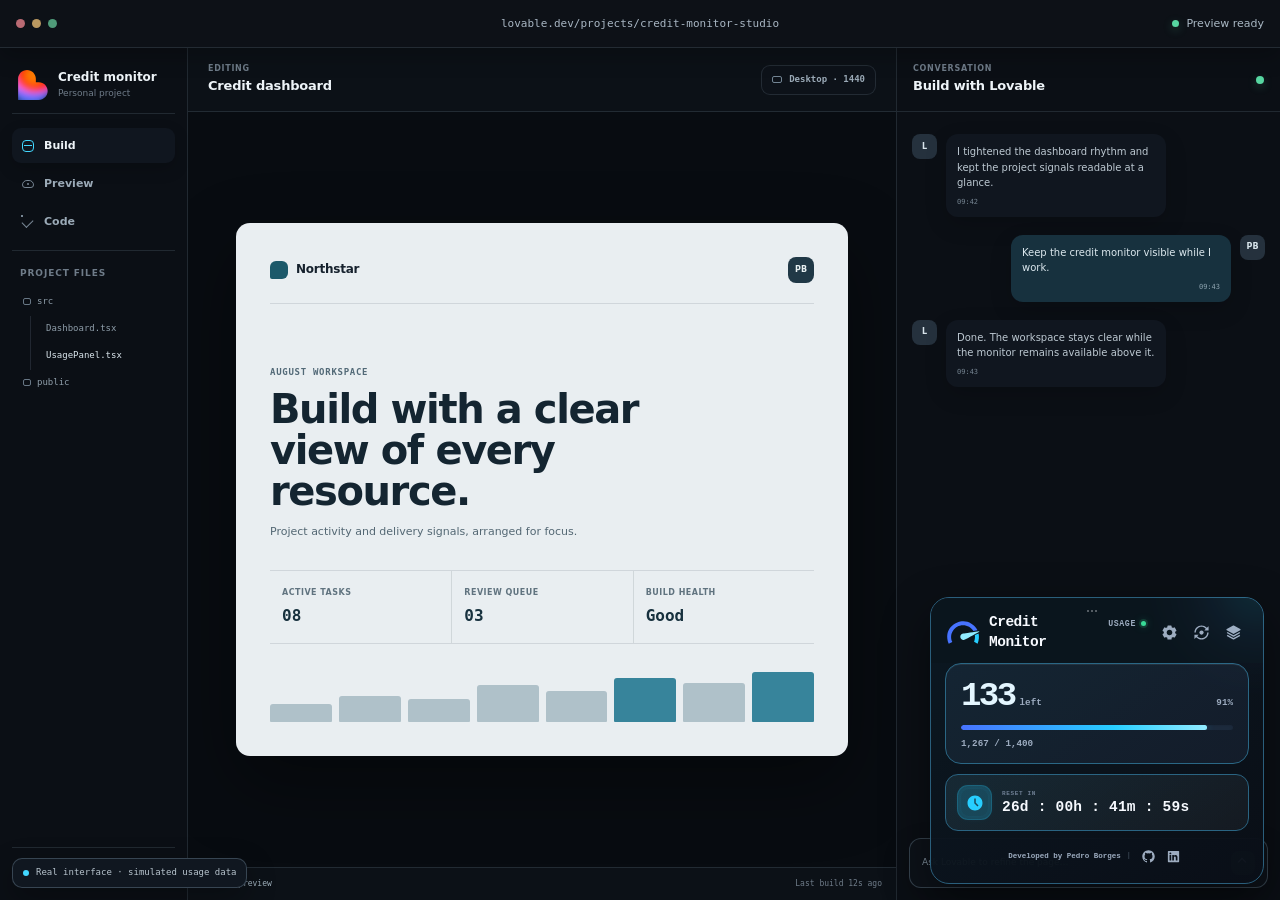
==== docs/demo/index.html @ 50a78a58 "feat: run real Credit Monitor inside demo workspace" ====
<!doctype html>
<html lang="en">
<head>
  <meta charset="utf-8" />
  <meta name="viewport" content="width=device-width, initial-scale=1" />
  <meta name="theme-color" content="#080b10" />
  <title>Credit Monitor · Runtime demo</title>
  <link rel="stylesheet" href="demo-workspace.css" />
  <link rel="stylesheet" href="runtime/panel.css" />
  <script src="runtime/state.js" defer></script>
  <script src="runtime/collector.js" defer></script>
  <script src="runtime/brand.js" defer></script>
  <script src="runtime/icons.js" defer></script>
  <script src="runtime/sync.js" defer></script>
  <script src="demo-adapter.js" defer></script>
  <script src="runtime/content.js" defer></script>
</head>
<body class="demo-workspace">
  <!--
  THESIS: The real Credit Monitor operates inside a restrained fictional workspace, never a hand-built imitation of the product.
  OWN-WORLD: Near-black work surfaces, quiet blue-gray rails, tabular build evidence, and one supplied Lovable mark frame the runtime without styling it.
  STORY: A builder sees credible project context, recognizes the demo boundary, and can inspect or operate the real monitor with simulated values.
  FIRST VIEWPORT: A compact project bar sits above a narrow navigation rail, active build canvas, conversation stream, and persistent truth label; the runtime owns the floating foreground.
  FORM: Instrument Panel / Confidence Layer, inherited code-led direction, seed 690409fa.
  FINISH: unreviewed and undocumented is unfinished; this build ends with the finish review, the verdict, DESIGN.md, and every shipping raster carrying its provenance
  -->
  <header class="workspace-topbar">
    <div class="window-controls" aria-hidden="true">
      <span></span><span></span><span></span>
    </div>
    <p class="project-address">lovable.dev/projects/credit-monitor-studio</p>
    <p class="build-state"><span aria-hidden="true"></span>Preview ready</p>
  </header>

  <main class="workspace-shell">
    <aside class="project-sidebar" aria-label="Fictional project navigation">
      <div class="workspace-brand">
        <img src="../assets/lovable.svg" alt="" width="30" height="30" />
        <div>
          <strong>Credit monitor</strong>
          <span>Personal project</span>
        </div>
      </div>

      <nav aria-label="Workspace sections">
        <ul class="project-nav">
          <li class="is-active"><span class="nav-mark nav-mark-build" aria-hidden="true"></span>Build</li>
          <li><span class="nav-mark nav-mark-preview" aria-hidden="true"></span>Preview</li>
          <li><span class="nav-mark nav-mark-code" aria-hidden="true"></span>Code</li>
        </ul>
      </nav>

      <div class="project-files" aria-label="Project files">
        <p>Project files</p>
        <ul>
          <li><span aria-hidden="true"></span>src</li>
          <li class="file-nested">Dashboard.tsx</li>
          <li class="file-nested is-current">UsagePanel.tsx</li>
          <li><span aria-hidden="true"></span>public</li>
        </ul>
      </div>

      <p class="workspace-user"><span aria-hidden="true">PB</span>Pedro's workspace</p>
    </aside>

    <section class="build-canvas" aria-labelledby="canvas-title">
      <header class="canvas-toolbar">
        <div>
          <p>Editing</p>
          <h1 id="canvas-title">Credit dashboard</h1>
        </div>
        <p class="viewport-reading"><span aria-hidden="true"></span>Desktop · 1440</p>
      </header>

      <div class="canvas-stage">
        <article class="preview-document" aria-label="Fictional credit dashboard preview">
          <header class="preview-header">
            <div>
              <span class="preview-logo" aria-hidden="true"></span>
              <strong>Northstar</strong>
            </div>
            <span class="preview-avatar" aria-hidden="true">PB</span>
          </header>
          <div class="preview-copy">
            <p>August workspace</p>
            <h2>Build with a clear view of every resource.</h2>
            <span>Project activity and delivery signals, arranged for focus.</span>
          </div>
          <div class="preview-metrics" aria-label="Illustrative project metrics">
            <div><span>Active tasks</span><strong>08</strong></div>
            <div><span>Review queue</span><strong>03</strong></div>
            <div><span>Build health</span><strong>Good</strong></div>
          </div>
          <div class="preview-activity" aria-hidden="true">
            <span style="height: 34%"></span>
            <span style="height: 48%"></span>
            <span style="height: 42%"></span>
            <span style="height: 68%"></span>
            <span style="height: 57%"></span>
            <span style="height: 82%"></span>
            <span style="height: 72%"></span>
            <span style="height: 92%"></span>
          </div>
        </article>
      </div>

      <footer class="canvas-status">
        <span><i aria-hidden="true"></i>Live preview</span>
        <span>Last build 12s ago</span>
      </footer>
    </section>

    <aside class="conversation-panel" aria-labelledby="conversation-title">
      <header>
        <div>
          <p>Conversation</p>
          <h2 id="conversation-title">Build with Lovable</h2>
        </div>
        <span class="conversation-status" aria-label="Connected"></span>
      </header>

      <div class="conversation-stream">
        <article class="message message-assistant">
          <span class="message-author" aria-hidden="true">L</span>
          <div>
            <p>I tightened the dashboard rhythm and kept the project signals readable at a glance.</p>
            <time datetime="2026-08-27T09:42:00-03:00">09:42</time>
          </div>
        </article>
        <article class="message message-user">
          <div>
            <p>Keep the credit monitor visible while I work.</p>
            <time datetime="2026-08-27T09:43:00-03:00">09:43</time>
          </div>
          <span class="message-author" aria-hidden="true">PB</span>
        </article>
        <article class="message message-assistant">
          <span class="message-author" aria-hidden="true">L</span>
          <div>
            <p>Done. The workspace stays clear while the monitor remains available above it.</p>
            <time datetime="2026-08-27T09:43:30-03:00">09:43</time>
          </div>
        </article>
      </div>

      <div class="prompt-field" aria-label="Fictional prompt field">
        <span>Ask Lovable to refine the page…</span>
        <i aria-hidden="true"></i>
      </div>
    </aside>
  </main>

  <p class="simulation-label"><span aria-hidden="true"></span>Real interface · simulated usage data</p>
</body>
</html>
---- docs/demo/demo-workspace.css ----
.demo-workspace {
  --workspace-bg: #080b10;
  --workspace-rail: #0b0f15;
  --workspace-raised: #10161f;
  --workspace-field: #0d1219;
  --workspace-line: rgba(170, 194, 218, 0.14);
  --workspace-line-strong: rgba(170, 206, 232, 0.25);
  --workspace-text: #eef4f8;
  --workspace-muted: #9baab7;
  --workspace-faint: #6f7c89;
  --workspace-cyan: #42d7ff;
  --workspace-green: #57d6a1;
  min-width: 320px;
  min-height: 100vh;
  margin: 0;
  overflow: hidden;
  color: var(--workspace-text);
  background: var(--workspace-bg);
  font-family: "Segoe UI Variable", "Segoe UI", ui-sans-serif, system-ui, sans-serif;
  font-size: 14px;
  line-height: 1.45;
  color-scheme: dark;
}

.demo-workspace *,
.demo-workspace *::before,
.demo-workspace *::after {
  box-sizing: border-box;
}

.demo-workspace ::selection {
  color: #041117;
  background: var(--workspace-cyan);
}

.demo-workspace::-webkit-scrollbar {
  width: 9px;
  height: 9px;
}

.demo-workspace::-webkit-scrollbar-track {
  background: var(--workspace-bg);
}

.demo-workspace::-webkit-scrollbar-thumb {
  border: 2px solid var(--workspace-bg);
  border-radius: 999px;
  background: #34424f;
}

.demo-workspace .workspace-topbar {
  position: relative;
  z-index: 2;
  display: grid;
  grid-template-columns: minmax(76px, 1fr) minmax(180px, 420px) minmax(108px, 1fr);
  align-items: center;
  min-height: 48px;
  padding: 0 16px;
  border-bottom: 1px solid var(--workspace-line);
  background: #0d1117;
  box-shadow: 0 8px 22px rgba(0, 0, 0, 0.24);
}

.demo-workspace .window-controls {
  display: flex;
  align-items: center;
  gap: 7px;
}

.demo-workspace .window-controls span {
  width: 9px;
  height: 9px;
  border-radius: 50%;
  background: #39434e;
}

.demo-workspace .window-controls span:first-child {
  background: #b96a73;
}

.demo-workspace .window-controls span:nth-child(2) {
  background: #ba9860;
}

.demo-workspace .window-controls span:last-child {
  background: #4f9b79;
}

.demo-workspace .project-address {
  min-width: 0;
  margin: 0;
  overflow: hidden;
  color: #a8b6c3;
  font-family: ui-monospace, SFMono-Regular, Consolas, monospace;
  font-size: 11px;
  font-variant-numeric: tabular-nums;
  text-align: center;
  text-overflow: ellipsis;
  white-space: nowrap;
}

.demo-workspace .build-state {
  display: flex;
  align-items: center;
  justify-content: flex-end;
  gap: 7px;
  margin: 0;
  color: #a9b8c4;
  font-size: 11px;
}

.demo-workspace .build-state span {
  width: 7px;
  height: 7px;
  border-radius: 50%;
  background: var(--workspace-green);
  box-shadow: 0 3px 10px rgba(87, 214, 161, 0.26);
}

.demo-workspace .workspace-shell {
  display: grid;
  grid-template-columns: 188px minmax(340px, 1fr) minmax(260px, 30%);
  height: calc(100vh - 48px);
  min-height: 520px;
}

.demo-workspace .project-sidebar {
  display: flex;
  min-width: 0;
  flex-direction: column;
  padding: 16px 12px 14px;
  border-right: 1px solid var(--workspace-line);
  background: var(--workspace-rail);
}

.demo-workspace .workspace-brand {
  display: flex;
  align-items: center;
  gap: 10px;
  min-height: 46px;
  padding: 5px 6px 13px;
  border-bottom: 1px solid var(--workspace-line);
}

.demo-workspace .workspace-brand img {
  width: 30px;
  height: 30px;
  flex: 0 0 auto;
}

.demo-workspace .workspace-brand div {
  display: flex;
  min-width: 0;
  flex-direction: column;
}

.demo-workspace .workspace-brand strong,
.demo-workspace .workspace-brand span {
  overflow: hidden;
  text-overflow: ellipsis;
  white-space: nowrap;
}

.demo-workspace .workspace-brand strong {
  font-size: 12px;
  font-weight: 680;
}

.demo-workspace .workspace-brand span {
  margin-top: 1px;
  color: var(--workspace-faint);
  font-size: 9px;
}

.demo-workspace .project-nav,
.demo-workspace .project-files ul {
  margin: 0;
  padding: 0;
  list-style: none;
}

.demo-workspace .project-nav {
  display: grid;
  gap: 3px;
  padding: 14px 0 11px;
  border-bottom: 1px solid var(--workspace-line);
}

.demo-workspace .project-nav li {
  display: flex;
  align-items: center;
  gap: 9px;
  min-height: 35px;
  padding: 0 9px;
  border-radius: 9px;
  color: var(--workspace-muted);
  font-size: 11px;
  font-weight: 580;
}

.demo-workspace .project-nav li.is-active {
  color: var(--workspace-text);
  background: var(--workspace-raised);
  box-shadow: 0 6px 16px rgba(0, 0, 0, 0.18);
}

.demo-workspace .nav-mark {
  position: relative;
  width: 14px;
  height: 14px;
  flex: 0 0 auto;
  color: #788795;
}

.demo-workspace .nav-mark::before,
.demo-workspace .nav-mark::after {
  content: "";
  position: absolute;
  border: 1px solid currentColor;
}

.demo-workspace .nav-mark-build::before {
  inset: 1px;
  border-radius: 4px;
}

.demo-workspace .nav-mark-build::after {
  top: 6px;
  right: 3px;
  left: 3px;
  border-width: 1px 0 0;
}

.demo-workspace .nav-mark-preview::before {
  inset: 3px 1px;
  border-radius: 8px 8px 5px 5px;
}

.demo-workspace .nav-mark-preview::after {
  top: 6px;
  left: 6px;
  width: 2px;
  height: 2px;
  border: 0;
  border-radius: 50%;
  background: currentColor;
}

.demo-workspace .nav-mark-code::before {
  top: 2px;
  left: 3px;
  width: 7px;
  height: 10px;
  transform: rotate(45deg);
  border-width: 0 1px 1px 0;
}

.demo-workspace .project-nav li.is-active .nav-mark {
  color: var(--workspace-cyan);
}

.demo-workspace .project-files {
  padding: 16px 8px;
}

.demo-workspace .project-files > p {
  margin: 0 0 9px;
  color: var(--workspace-faint);
  font-size: 9px;
  font-weight: 700;
  letter-spacing: 0.1em;
  text-transform: uppercase;
}

.demo-workspace .project-files li {
  position: relative;
  min-height: 27px;
  padding: 6px 4px 6px 17px;
  overflow: hidden;
  color: #8f9eaa;
  font-family: ui-monospace, SFMono-Regular, Consolas, monospace;
  font-size: 9px;
  text-overflow: ellipsis;
  white-space: nowrap;
}

.demo-workspace .project-files li > span {
  position: absolute;
  top: 9px;
  left: 3px;
  width: 8px;
  height: 7px;
  border: 1px solid #687785;
  border-radius: 2px;
}

.demo-workspace .project-files li.file-nested {
  padding-left: 26px;
}

.demo-workspace .project-files li.file-nested::before {
  content: "";
  position: absolute;
  top: 0;
  bottom: 0;
  left: 10px;
  border-left: 1px solid var(--workspace-line);
}

.demo-workspace .project-files li.is-current {
  color: #dce7ee;
}

.demo-workspace .workspace-user {
  display: flex;
  align-items: center;
  gap: 8px;
  margin: auto 0 0;
  padding: 12px 5px 1px;
  border-top: 1px solid var(--workspace-line);
  color: var(--workspace-muted);
  font-size: 9px;
}

.demo-workspace .workspace-user span {
  display: grid;
  width: 25px;
  height: 25px;
  place-items: center;
  border-radius: 8px;
  color: #d9e6ee;
  background: #24303c;
  font-size: 8px;
  font-weight: 720;
}

.demo-workspace .build-canvas {
  display: grid;
  min-width: 0;
  grid-template-rows: 64px 1fr 33px;
  background: #090d12;
}

.demo-workspace .canvas-toolbar {
  display: flex;
  align-items: center;
  justify-content: space-between;
  gap: 20px;
  padding: 0 20px;
  border-bottom: 1px solid var(--workspace-line);
  background: #0c1117;
}

.demo-workspace .canvas-toolbar p,
.demo-workspace .canvas-toolbar h1 {
  margin: 0;
}

.demo-workspace .canvas-toolbar p {
  color: var(--workspace-faint);
  font-size: 8px;
  font-weight: 700;
  letter-spacing: 0.09em;
  text-transform: uppercase;
}

.demo-workspace .canvas-toolbar h1 {
  margin-top: 2px;
  font-size: 13px;
  font-weight: 680;
  letter-spacing: -0.015em;
}

.demo-workspace .canvas-toolbar .viewport-reading {
  display: flex;
  align-items: center;
  gap: 7px;
  min-height: 30px;
  padding: 0 10px;
  border: 1px solid var(--workspace-line);
  border-radius: 9px;
  color: var(--workspace-muted);
  background: var(--workspace-field);
  font-family: ui-monospace, SFMono-Regular, Consolas, monospace;
  font-size: 9px;
  font-weight: 560;
  letter-spacing: 0;
  text-transform: none;
}

.demo-workspace .viewport-reading span {
  width: 10px;
  height: 7px;
  border: 1px solid #728493;
  border-radius: 2px;
}

.demo-workspace .canvas-stage {
  display: grid;
  min-width: 0;
  min-height: 0;
  place-items: center;
  overflow: hidden;
  padding: clamp(18px, 4vw, 48px);
  background: #080c11;
}

.demo-workspace .preview-document {
  width: min(680px, 100%);
  min-height: min(460px, calc(100vh - 200px));
  padding: clamp(18px, 3vw, 34px);
  overflow: hidden;
  border-radius: 14px;
  color: #16212d;
  background: #e9eef1;
  box-shadow: 0 28px 72px rgba(0, 0, 0, 0.38);
}

.demo-workspace .preview-header {
  display: flex;
  align-items: center;
  justify-content: space-between;
  padding-bottom: 20px;
  border-bottom: 1px solid rgba(29, 47, 61, 0.12);
}

.demo-workspace .preview-header > div {
  display: flex;
  align-items: center;
  gap: 8px;
}

.demo-workspace .preview-header strong {
  font-size: 12px;
  letter-spacing: -0.02em;
}

.demo-workspace .preview-logo {
  width: 18px;
  height: 18px;
  border-radius: 6px 6px 6px 2px;
  background: #1c596a;
}

.demo-workspace .preview-avatar {
  display: grid;
  width: 26px;
  height: 26px;
  place-items: center;
  border-radius: 8px;
  color: #e8f0f2;
  background: #203846;
  font-size: 8px;
  font-weight: 700;
}

.demo-workspace .preview-copy {
  max-width: 48ch;
  padding: clamp(30px, 5vw, 62px) 0 30px;
}

.demo-workspace .preview-copy p,
.demo-workspace .preview-copy h2,
.demo-workspace .preview-copy span {
  margin: 0;
}

.demo-workspace .preview-copy p {
  margin-bottom: 10px;
  color: #526977;
  font-family: ui-monospace, SFMono-Regular, Consolas, monospace;
  font-size: 9px;
  font-weight: 700;
  letter-spacing: 0.08em;
  text-transform: uppercase;
}

.demo-workspace .preview-copy h2 {
  max-width: 520px;
  color: #142531;
  font-size: clamp(22px, 3.2vw, 40px);
  font-weight: 740;
  line-height: 1.02;
  letter-spacing: -0.035em;
}

.demo-workspace .preview-copy span {
  display: block;
  margin-top: 13px;
  color: #536773;
  font-size: 11px;
}

.demo-workspace .preview-metrics {
  display: grid;
  grid-template-columns: repeat(3, 1fr);
  border-top: 1px solid rgba(29, 47, 61, 0.12);
  border-bottom: 1px solid rgba(29, 47, 61, 0.12);
}

.demo-workspace .preview-metrics div {
  display: flex;
  min-width: 0;
  flex-direction: column;
  gap: 5px;
  padding: 16px 12px;
}

.demo-workspace .preview-metrics div + div {
  border-left: 1px solid rgba(29, 47, 61, 0.12);
}

.demo-workspace .preview-metrics span {
  overflow: hidden;
  color: #60737f;
  font-size: 8px;
  font-weight: 660;
  letter-spacing: 0.06em;
  text-overflow: ellipsis;
  text-transform: uppercase;
  white-space: nowrap;
}

.demo-workspace .preview-metrics strong {
  color: #17313e;
  font-family: ui-monospace, SFMono-Regular, Consolas, monospace;
  font-size: 16px;
  font-variant-numeric: tabular-nums;
}

.demo-workspace .preview-activity {
  display: flex;
  height: 54px;
  align-items: flex-end;
  gap: 7px;
  margin-top: 24px;
}

.demo-workspace .preview-activity span {
  flex: 1;
  min-height: 8px;
  border-radius: 3px 3px 1px 1px;
  background: #afc1c9;
}

.demo-workspace .preview-activity span:nth-child(6),
.demo-workspace .preview-activity span:nth-child(8) {
  background: #37849b;
}

.demo-workspace .canvas-status {
  display: flex;
  align-items: center;
  justify-content: space-between;
  gap: 14px;
  padding: 0 14px;
  border-top: 1px solid var(--workspace-line);
  color: var(--workspace-faint);
  background: #0c1117;
  font-family: ui-monospace, SFMono-Regular, Consolas, monospace;
  font-size: 8px;
  font-variant-numeric: tabular-nums;
}

.demo-workspace .canvas-status span:first-child {
  display: flex;
  align-items: center;
  gap: 6px;
  color: #9fb0bc;
}

.demo-workspace .canvas-status i {
  width: 6px;
  height: 6px;
  border-radius: 50%;
  background: var(--workspace-green);
}

.demo-workspace .conversation-panel {
  display: grid;
  min-width: 0;
  grid-template-rows: 64px 1fr auto;
  padding-bottom: 12px;
  border-left: 1px solid var(--workspace-line);
  background: var(--workspace-rail);
}

.demo-workspace .conversation-panel > header {
  display: flex;
  align-items: center;
  justify-content: space-between;
  gap: 16px;
  padding: 0 16px;
  border-bottom: 1px solid var(--workspace-line);
}

.demo-workspace .conversation-panel header p,
.demo-workspace .conversation-panel header h2 {
  margin: 0;
}

.demo-workspace .conversation-panel header p {
  color: var(--workspace-faint);
  font-size: 8px;
  font-weight: 700;
  letter-spacing: 0.09em;
  text-transform: uppercase;
}

.demo-workspace .conversation-panel header h2 {
  margin-top: 2px;
  font-size: 13px;
  font-weight: 680;
  letter-spacing: -0.015em;
}

.demo-workspace .conversation-status {
  width: 8px;
  height: 8px;
  border-radius: 50%;
  background: var(--workspace-green);
  box-shadow: 0 3px 10px rgba(87, 214, 161, 0.24);
}

.demo-workspace .conversation-stream {
  display: flex;
  min-height: 0;
  flex-direction: column;
  gap: 18px;
  overflow: hidden;
  padding: 22px 15px;
}

.demo-workspace .message {
  display: flex;
  align-items: flex-start;
  gap: 9px;
}

.demo-workspace .message-user {
  justify-content: flex-end;
}

.demo-workspace .message-author {
  display: grid;
  width: 25px;
  height: 25px;
  flex: 0 0 auto;
  place-items: center;
  border-radius: 8px;
  color: #d8e4eb;
  background: #25313d;
  font-size: 8px;
  font-weight: 720;
}

.demo-workspace .message > div {
  max-width: 220px;
  padding: 10px 11px;
  border-radius: 12px;
  color: #bdc9d2;
  background: var(--workspace-raised);
  box-shadow: 0 8px 22px rgba(0, 0, 0, 0.16);
}

.demo-workspace .message-user > div {
  color: #dce8ee;
  background: #17313e;
}

.demo-workspace .message p {
  margin: 0;
  font-size: 10px;
  line-height: 1.55;
}

.demo-workspace .message time {
  display: block;
  margin-top: 6px;
  color: #758491;
  font-family: ui-monospace, SFMono-Regular, Consolas, monospace;
  font-size: 7px;
  font-variant-numeric: tabular-nums;
}

.demo-workspace .message-user time {
  color: #8ea4b0;
  text-align: right;
}

.demo-workspace .prompt-field {
  display: flex;
  min-height: 50px;
  align-items: center;
  justify-content: space-between;
  gap: 14px;
  margin: 0 12px;
  padding: 0 12px;
  border: 1px solid var(--workspace-line-strong);
  border-radius: 12px;
  color: #82919e;
  background: var(--workspace-field);
  box-shadow: 0 10px 28px rgba(0, 0, 0, 0.2);
  font-size: 9px;
}

.demo-workspace .prompt-field i {
  position: relative;
  width: 24px;
  height: 24px;
  flex: 0 0 auto;
  border-radius: 8px;
  background: #273743;
}

.demo-workspace .prompt-field i::before {
  content: "";
  position: absolute;
  top: 8px;
  left: 8px;
  width: 6px;
  height: 6px;
  transform: rotate(-45deg);
  border-top: 1px solid #b7c7d1;
  border-right: 1px solid #b7c7d1;
}

.demo-workspace .simulation-label {
  position: fixed;
  z-index: 2147482999;
  bottom: 12px;
  left: 12px;
  display: flex;
  min-height: 30px;
  align-items: center;
  gap: 7px;
  margin: 0;
  padding: 0 10px;
  border: 1px solid var(--workspace-line-strong);
  border-radius: 10px;
  color: #b8c5ce;
  background: #101720;
  box-shadow: 0 10px 30px rgba(0, 0, 0, 0.3);
  font-family: ui-monospace, SFMono-Regular, Consolas, monospace;
  font-size: 9px;
  font-variant-numeric: tabular-nums;
  white-space: nowrap;
}

.demo-workspace .simulation-label span {
  width: 6px;
  height: 6px;
  border-radius: 50%;
  background: var(--workspace-cyan);
}

@media (max-width: 850px) {
  .demo-workspace .workspace-shell {
    grid-template-columns: 156px minmax(340px, 1fr);
  }

  .demo-workspace .conversation-panel {
    display: none;
  }
}

@media (max-width: 560px) {
  .demo-workspace {
    overflow: auto;
  }

  .demo-workspace .workspace-topbar {
    grid-template-columns: 60px minmax(150px, 1fr);
  }

  .demo-workspace .build-state {
    display: none;
  }

  .demo-workspace .workspace-shell {
    display: block;
    min-height: calc(100vh - 48px);
  }

  .demo-workspace .project-sidebar {
    display: none;
  }

  .demo-workspace .build-canvas {
    min-height: calc(100vh - 48px);
  }

  .demo-workspace .canvas-toolbar {
    padding: 0 14px;
  }

  .demo-workspace .canvas-stage {
    padding: 16px 12px 84px;
  }

  .demo-workspace .preview-document {
    min-height: 390px;
    padding: 18px;
  }

  .demo-workspace .preview-copy {
    padding: 34px 0 24px;
  }

  .demo-workspace .preview-metrics {
    grid-template-columns: 1fr;
  }

  .demo-workspace .preview-metrics div {
    flex-direction: row;
    align-items: center;
    justify-content: space-between;
    padding: 10px 2px;
  }

  .demo-workspace .preview-metrics div + div {
    border-top: 1px solid rgba(29, 47, 61, 0.12);
    border-left: 0;
  }

  .demo-workspace .preview-activity {
    display: none;
  }

  .demo-workspace .simulation-label {
    top: 126px;
    bottom: auto;
  }
}
---- docs/demo/runtime/panel.css ----
#lcm-panel {
  --lcm-bg: rgba(10, 15, 23, 0.96);
  --lcm-bg-2: #101927;
  --lcm-card: rgba(21, 31, 45, 0.82);
  --lcm-overlay: rgba(255, 255, 255, 0.045);
  --lcm-overlay-hover: rgba(255, 255, 255, 0.075);
  --lcm-fg: #f7faff;
  --lcm-muted: #9dacc0;
  --lcm-faint: #6f7f94;
  --lcm-border: #2b3b51;
  --lcm-track: #1c2a3c;
  --lcm-accent: #27ceff;
  --lcm-accent-2: #4773ff;
  --lcm-progress-end: #91ebff;
  --lcm-progress-gradient: linear-gradient(90deg, #4773ff 0%, #27ceff 62%, #91ebff 100%);
  --lcm-primary-bg: #22c8ff;
  --lcm-primary-fg: #051219;
  --lcm-focus: #72e7ff;
  --lcm-shadow: rgba(0, 0, 0, 0.45);
  --lcm-success: #38d996;
  --lcm-warning: #f5b95d;
  --lcm-surface-accent: #27ceff;
  --lcm-surface-accent-2: #4773ff;
  --lcm-logo-base: #4773ff;
  --lcm-logo-secondary: #27ceff;
  --lcm-logo-needle: #91ebff;
  --lcm-theme-tint: #27ceff;
  --lcm-theme-tint-2: #4773ff;
  --lcm-view-bg: linear-gradient(145deg, color-mix(in srgb, var(--lcm-bg) 95%, var(--lcm-theme-tint) 5%), var(--lcm-bg));
  --lcm-header-bg: color-mix(in srgb, var(--lcm-bg) 97%, var(--lcm-theme-tint) 3%);
  --lcm-hero-bg: linear-gradient(145deg, color-mix(in srgb, var(--lcm-card) 96%, var(--lcm-theme-tint) 4%), var(--lcm-card));
  --lcm-reset-bg: linear-gradient(145deg, color-mix(in srgb, var(--lcm-overlay) 94%, var(--lcm-theme-tint) 6%), var(--lcm-overlay));
  --lcm-theme-row-bg: linear-gradient(145deg, color-mix(in srgb, var(--lcm-overlay) 95%, var(--lcm-theme-tint) 5%), var(--lcm-overlay));
  --lcm-ambient-opacity: .36;
  --lcm-ambient-blend: screen;
  --lcm-ring-center-bg: #101927;
  --lcm-swatch-border: #ffffff;

  position: fixed;
  right: 16px;
  bottom: 16px;
  z-index: 2147483000;
  width: 334px;
  max-width: calc(100vw - 16px);
  color: var(--lcm-fg);
  font-family: "SFMono-Regular", "Cascadia Code", "Roboto Mono", Menlo, Monaco, Consolas, "Liberation Mono", monospace;
  font-size: 12px;
  line-height: 1.35;
  isolation: isolate;
  user-select: none;
  transition: filter 220ms ease;
}

#lcm-panel[data-theme="light"] {
  --lcm-bg: rgba(244, 248, 253, 0.975);
  --lcm-bg-2: #eaf1f8;
  --lcm-card: rgba(255, 255, 255, 0.86);
  --lcm-overlay: rgba(73, 99, 132, 0.055);
  --lcm-overlay-hover: rgba(73, 99, 132, 0.09);
  --lcm-fg: #0a1323;
  --lcm-muted: #59687d;
  --lcm-faint: #7b899c;
  --lcm-border: #cad7e5;
  --lcm-track: #dce7f2;
  --lcm-accent: #04aee7;
  --lcm-accent-2: #365dff;
  --lcm-progress-end: #8be8fa;
  --lcm-progress-gradient: linear-gradient(90deg, #365dff 0%, #04aee7 62%, #8be8fa 100%);
  --lcm-primary-bg: #0868e8;
  --lcm-primary-fg: #ffffff;
  --lcm-focus: #075fc5;
  --lcm-shadow: rgba(41, 62, 89, 0.20);
  --lcm-success: #0e8b61;
  --lcm-warning: #a46605;
  --lcm-ambient-opacity: .20;
  --lcm-ambient-blend: multiply;
  --lcm-ring-center-bg: #f7fafc;
  --lcm-swatch-border: #111111;
}

#lcm-panel[data-palette="original"] {
  --lcm-theme-tint: #27ceff;
  --lcm-ring-center-bg: #101927;
  --lcm-theme-tint-2: #4773ff;
  --lcm-palette-marker: #27ceff;
  --lcm-surface-accent: #27ceff;
  --lcm-surface-accent-2: #4773ff;
  --lcm-logo-base: #4773ff;
  --lcm-logo-secondary: #27ceff;
  --lcm-logo-needle: #91ebff;
}

#lcm-panel[data-palette="red"] {
  --lcm-theme-tint: #ef334f;
  --lcm-ring-center-bg: #1a1116;
  --lcm-theme-tint-2: #7f1d2d;
  --lcm-accent: #ff4d5d;
  --lcm-accent-2: #b91c3b;
  --lcm-progress-end: #ff9aa3;
  --lcm-progress-gradient: linear-gradient(90deg, #7f1d2d 0%, #ef334f 66%, #ff9aa3 100%);
  --lcm-primary-bg: #ef334f;
  --lcm-primary-fg: #ffffff;
  --lcm-focus: #ff8b96;
  --lcm-surface-accent: #ef334f;
  --lcm-surface-accent-2: #7f1d2d;
  --lcm-logo-base: #8f1d35;
  --lcm-logo-secondary: #ff4d5d;
  --lcm-logo-needle: #ff9aa3;
}

#lcm-panel[data-palette="juparana"] {
  --lcm-theme-tint: #45813C;
  --lcm-ring-center-bg: #131b13;
  --lcm-theme-tint-2: #EEB41E;
  --lcm-accent: #45813C;
  --lcm-accent-2: #356C31;
  --lcm-progress-end: #EEB41E;
  --lcm-progress-gradient: linear-gradient(90deg, #356C31 0%, #45813C 70%, #EEB41E 70%, #EEB41E 100%);
  --lcm-primary-bg: #45813C;
  --lcm-primary-fg: #ffffff;
  --lcm-focus: #EEB41E;
  --lcm-surface-accent: #45813C;
  --lcm-surface-accent-2: #EEB41E;
  --lcm-logo-base: #45813C;
  --lcm-logo-secondary: #356C31;
  --lcm-logo-needle: #EEB41E;
}

#lcm-panel[data-palette="mono"] {
  --lcm-theme-tint: #a1a1aa;
  --lcm-ring-center-bg: #111214;
  --lcm-theme-tint-2: #52525b;
  --lcm-accent: #f4f4f5;
  --lcm-accent-2: #a1a1aa;
  --lcm-progress-end: #ffffff;
  --lcm-progress-gradient: linear-gradient(90deg, #71717a 0%, #d4d4d8 68%, #ffffff 100%);
  --lcm-primary-bg: #f4f4f5;
  --lcm-primary-fg: #09090b;
  --lcm-focus: #ffffff;
  --lcm-surface-accent: #f4f4f5;
  --lcm-surface-accent-2: #71717a;
  --lcm-logo-base: #a1a1aa;
  --lcm-logo-secondary: #d4d4d8;
  --lcm-logo-needle: #ffffff;
}







#lcm-panel[data-palette="mono"][data-theme="light"] {
  --lcm-ring-center-bg: #ffffff;
  --lcm-view-bg: linear-gradient(155deg, rgba(255,255,255,.98), rgba(243,246,249,.98));
  --lcm-header-bg: linear-gradient(90deg, rgba(17,24,39,.03), transparent 82%);
  --lcm-hero-bg: linear-gradient(145deg, rgba(255,255,255,.96), rgba(246,248,250,.98));
  --lcm-reset-bg: linear-gradient(145deg, rgba(250,251,252,.98), rgba(244,246,248,.98));
  --lcm-theme-row-bg: linear-gradient(145deg, rgba(250,251,252,.98), rgba(244,246,248,.98));
}

#lcm-panel[data-palette="original"][data-theme="light"] {
  --lcm-ring-center-bg: #f3f9fd;
  --lcm-logo-base: #365DFF;
  --lcm-logo-secondary: #04AEE7;
  --lcm-logo-needle: #0078E8;
}

#lcm-panel[data-palette="red"][data-theme="light"] {
  --lcm-ring-center-bg: #fff5f6;
  --lcm-logo-base: #991B35;
  --lcm-logo-secondary: #D92342;
  --lcm-logo-needle: #EF334F;
}

#lcm-panel[data-palette="juparana"][data-theme="light"] {
  --lcm-ring-center-bg: #f6f9f3;
  --lcm-logo-base: #356C31;
  --lcm-logo-secondary: #45813C;
  --lcm-logo-needle: #C58F00;
}
#lcm-panel[data-palette="mono"][data-theme="light"] {
  --lcm-accent: #18181b;
  --lcm-accent-2: #52525b;
  --lcm-progress-end: #000000;
  --lcm-progress-gradient: linear-gradient(90deg, #71717a 0%, #3f3f46 68%, #000000 100%);
  --lcm-primary-bg: #18181b;
  --lcm-primary-fg: #ffffff;
  --lcm-focus: #18181b;
  --lcm-surface-accent: #18181b;
  --lcm-surface-accent-2: #71717a;
  --lcm-logo-base: #71717a;
  --lcm-logo-secondary: #3f3f46;
  --lcm-logo-needle: #09090b;
}

#lcm-panel,
#lcm-panel * {
  box-sizing: border-box;
}

#lcm-panel button,
#lcm-panel a {
  font: inherit;
}

#lcm-panel button {
  appearance: none;
  border: 0;
}

#lcm-panel .lcm-view {
  position: relative;
  display: none;
  overflow: hidden;
  border: 1px solid color-mix(in srgb, var(--lcm-border) 76%, var(--lcm-surface-accent) 24%);
  border-radius: 19px;
  background: var(--lcm-view-bg);
  box-shadow:
    0 18px 48px var(--lcm-shadow),
    inset 0 1px 0 color-mix(in srgb, #fff 9%, transparent);
  backdrop-filter: blur(22px) saturate(130%);
  -webkit-backdrop-filter: blur(22px) saturate(130%);
}

#lcm-panel[data-theme="light"] .lcm-view {
  box-shadow:
    0 16px 40px var(--lcm-shadow),
    inset 0 1px 0 rgba(255, 255, 255, 0.92);
}

#lcm-panel[data-mode="full"] .lcm-view-full,
#lcm-panel[data-mode="compact"] .lcm-view-compact,
#lcm-panel[data-mode="minimal"] .lcm-view-minimal,
#lcm-panel[data-mode="ring"] .lcm-view-ring {
  display: block;
}

#lcm-panel[data-entering="true"][data-mode="full"] .lcm-view-full,
#lcm-panel[data-entering="true"][data-mode="compact"] .lcm-view-compact,
#lcm-panel[data-entering="true"][data-mode="minimal"] .lcm-view-minimal {
  animation: lcm-view-in 360ms cubic-bezier(.16,1,.3,1) both;
}

#lcm-panel[data-entering="true"][data-mode="ring"] .lcm-view-ring {
  animation: lcm-ring-enter 420ms cubic-bezier(.16,1,.3,1) both;
}

#lcm-panel[data-mode="compact"] { width: 252px; }
#lcm-panel[data-mode="minimal"] { width: 184px; }
#lcm-panel[data-mode="ring"] { width: 60px; }

#lcm-panel .lcm-ambient-light {
  pointer-events: none;
  position: absolute;
  inset: 0;
  z-index: 3;
  overflow: hidden;
  border-radius: 19px;
  opacity: var(--lcm-ambient-opacity);
  mix-blend-mode: var(--lcm-ambient-blend);
}

#lcm-panel .lcm-ambient-light::before {
  content: "";
  position: absolute;
  width: 190px;
  height: 190px;
  right: -88px;
  top: -105px;
  border-radius: 50%;
  background: radial-gradient(circle, color-mix(in srgb, var(--lcm-surface-accent) 34%, transparent) 0%, color-mix(in srgb, var(--lcm-surface-accent-2) 10%, transparent) 42%, transparent 70%);
  filter: blur(12px);
  animation: lcm-ambient-drift 8s ease-in-out infinite alternate;
}


#lcm-panel[data-synced="true"]:not([data-mode="ring"]) .lcm-view {
  animation: lcm-sync-pulse 900ms cubic-bezier(.2,.8,.2,1);
}

#lcm-panel .lcm-header {
  position: relative;
  z-index: 5;
  display: flex;
  align-items: center;
  justify-content: space-between;
  gap: 9px;
  min-height: 55px;
  padding: 13px 13px 9px;
  background: var(--lcm-header-bg);
}

#lcm-panel .lcm-header-compact {
  min-height: 50px;
  padding: 11px 11px 8px;
}

#lcm-panel .lcm-brand {
  display: flex;
  align-items: center;
  min-width: 0;
  gap: 8px;
}

#lcm-panel .lcm-brand-copy {
  display: flex;
  align-items: baseline;
  min-width: 0;
  gap: 7px;
}

#lcm-panel .lcm-logo-wrap {
  position: relative;
  display: inline-grid;
  place-items: center;
  flex: 0 0 auto;
  width: 31px;
  height: 31px;
  border-radius: 50%;
}

#lcm-panel .lcm-logo-wrap::before {
  display: none;
  content: "";
}

#lcm-panel .lcm-brand-svg {
  position: relative;
  z-index: 1;
  display: block;
  width: 100%;
  height: 100%;
  overflow: visible;
  pointer-events: none;
  filter: none;
}

#lcm-panel .lcm-brand-main { fill: var(--lcm-logo-base); }
#lcm-panel .lcm-brand-secondary { fill: var(--lcm-logo-secondary); }
#lcm-panel .lcm-brand-needle { fill: var(--lcm-logo-needle); }

#lcm-panel .lcm-title {
  color: var(--lcm-fg);
  font-size: 12px;
  font-weight: 780;
  letter-spacing: -0.035em;
}

#lcm-panel .lcm-usage-tag {
  display: inline-flex;
  align-items: center;
  gap: 5px;
  color: var(--lcm-muted);
  font-size: 7px;
  font-weight: 760;
  letter-spacing: .075em;
  text-transform: uppercase;
}

#lcm-panel .lcm-live-dot {
  width: 5px;
  height: 5px;
  border-radius: 50%;
  background: var(--lcm-faint);
  box-shadow: 0 0 0 2px color-mix(in srgb, var(--lcm-faint) 12%, transparent);
  transition: background 180ms ease, box-shadow 180ms ease;
}

#lcm-panel .lcm-live-dot[data-status="live"] {
  background: var(--lcm-success);
  box-shadow: 0 0 0 2px color-mix(in srgb, var(--lcm-success) 16%, transparent), 0 0 9px color-mix(in srgb, var(--lcm-success) 42%, transparent);
  animation: lcm-live-pulse 2.4s ease-in-out infinite;
}

#lcm-panel .lcm-live-dot[data-status="stale"] {
  background: var(--lcm-warning);
  box-shadow: 0 0 0 2px color-mix(in srgb, var(--lcm-warning) 14%, transparent);
}

#lcm-panel .lcm-live-dot[data-status="syncing"] {
  background: var(--lcm-accent);
  box-shadow: 0 0 0 2px color-mix(in srgb, var(--lcm-accent) 16%, transparent), 0 0 9px color-mix(in srgb, var(--lcm-accent) 36%, transparent);
}

#lcm-panel .lcm-live-dot[data-status="unavailable"] {
  background: var(--lcm-faint);
  box-shadow: 0 0 0 2px color-mix(in srgb, var(--lcm-faint) 12%, transparent);
}

#lcm-panel .lcm-actions {
  display: flex;
  align-items: center;
  gap: 3px;
}

#lcm-panel .lcm-icon-button,
#lcm-panel .lcm-social {
  display: inline-grid;
  place-items: center;
  width: 29px;
  height: 29px;
  padding: 0;
  border-radius: 9px;
  background: transparent;
  color: var(--lcm-muted);
  text-decoration: none;
  cursor: pointer;
  transition: color 160ms ease, background 160ms ease, transform 160ms ease, box-shadow 160ms ease;
}

#lcm-panel .lcm-icon-button:hover,
#lcm-panel .lcm-social:hover {
  color: var(--lcm-fg);
  background: color-mix(in srgb, var(--lcm-overlay-hover) 82%, var(--lcm-theme-tint) 18%);
  box-shadow: inset 0 0 0 1px color-mix(in srgb, var(--lcm-theme-tint) 16%, transparent);
  transform: translateY(-1px);
}

#lcm-panel .lcm-icon-button:active,
#lcm-panel .lcm-social:active {
  transform: scale(.94);
}

#lcm-panel .lcm-sync-button:disabled {
  cursor: wait;
  opacity: .82;
}

#lcm-panel[data-sync-status="syncing"] .lcm-sync-button .lcm-svg-icon {
  animation: lcm-sync-spin 760ms linear infinite;
}

#lcm-panel .lcm-svg-icon {
  width: 17px;
  height: 17px;
  fill: currentColor;
}

#lcm-panel .lcm-drag-grip {
  position: absolute;
  z-index: 9;
  top: 5px;
  left: 50%;
  display: flex;
  align-items: center;
  gap: 2px;
  min-width: 36px;
  min-height: 16px;
  padding: 4px 8px;
  border-radius: 999px;
  transform: translateX(-50%);
  cursor: grab;
  touch-action: none;
  opacity: .42;
  transition: opacity 160ms ease, background 160ms ease;
}

#lcm-panel .lcm-drag-grip:hover {
  opacity: .95;
  background: var(--lcm-overlay-hover);
}

#lcm-panel[data-dragging="true"] .lcm-drag-grip { cursor: grabbing; opacity: 1; }

#lcm-panel .lcm-drag-dot {
  width: 2px;
  height: 2px;
  border-radius: 50%;
  background: currentColor;
}

#lcm-panel .lcm-body {
  position: relative;
  z-index: 4;
  padding: 0 12px 12px;
}

#lcm-panel .lcm-body-compact { padding: 0 10px 10px; }

#lcm-panel .lcm-hero {
  padding: 13px 13px 11px;
  border: 1px solid color-mix(in srgb, var(--lcm-border) 70%, var(--lcm-surface-accent) 30%);
  border-radius: 14px;
  background: var(--lcm-hero-bg);
  box-shadow: inset 0 1px 0 color-mix(in srgb, #fff 7%, transparent);
}

#lcm-panel[data-theme="light"] .lcm-hero {
  box-shadow: inset 0 1px 0 #fff, 0 5px 16px rgba(61, 86, 119, .055);
}

#lcm-panel .lcm-hero-compact { padding: 11px; }

#lcm-panel .lcm-hero-row {
  display: flex;
  align-items: baseline;
  justify-content: space-between;
  gap: 10px;
}

#lcm-panel .lcm-remaining-wrap {
  display: flex;
  align-items: baseline;
  gap: 5px;
}

#lcm-panel .lcm-remaining {
  color: color-mix(in srgb, var(--lcm-fg) 91%, var(--lcm-surface-accent) 9%);
  font-size: 27px;
  font-weight: 820;
  line-height: 1;
  letter-spacing: -0.075em;
  font-variant-numeric: tabular-nums;
}

#lcm-panel .lcm-left-label,
#lcm-panel .lcm-percent {
  color: var(--lcm-muted);
  font-size: 8px;
  font-weight: 700;
}

#lcm-panel .lcm-percent { font-variant-numeric: tabular-nums; }

#lcm-panel .lcm-progress-track {
  width: 100%;
  height: 5px;
  margin-top: 11px;
  overflow: hidden;
  border-radius: 999px;
  background: var(--lcm-track);
  box-shadow: inset 0 1px 2px color-mix(in srgb, var(--lcm-shadow) 16%, transparent);
}

#lcm-panel .lcm-progress {
  position: relative;
  width: 0;
  height: 100%;
  overflow: hidden;
  border-radius: inherit;
  background: var(--lcm-progress-gradient);
  box-shadow: 0 0 10px color-mix(in srgb, var(--lcm-accent) 30%, transparent);
  transition: width 880ms cubic-bezier(.16,1,.3,1);
}

#lcm-panel .lcm-progress::after {
  content: "";
  position: absolute;
  inset: -4px auto -4px -36%;
  width: 22%;
  transform: skewX(-18deg);
  background: linear-gradient(90deg, transparent, rgba(255,255,255,.92), transparent);
  filter: blur(1px);
  opacity: .48;
  animation: lcm-sweep 3.6s cubic-bezier(.4,0,.2,1) infinite;
}

#lcm-panel .lcm-progress-glow {
  position: absolute;
  right: 0;
  top: 50%;
  width: 6px;
  height: 6px;
  transform: translateY(-50%);
  border-radius: 50%;
  background: var(--lcm-progress-end);
  filter: blur(1.5px);
  opacity: .78;
}

#lcm-panel .lcm-used-limit {
  display: block;
  margin-top: 8px;
  color: var(--lcm-muted);
  font-size: 8px;
  font-weight: 650;
  font-variant-numeric: tabular-nums;
}

#lcm-panel .lcm-reset-card {
  position: relative;
  display: grid;
  grid-template-columns: 36px 1fr;
  align-items: center;
  gap: 9px;
  margin-top: 8px;
  padding: 9px 10px;
  border: 1px solid color-mix(in srgb, var(--lcm-border) 72%, var(--lcm-surface-accent) 28%);
  border-radius: 13px;
  background: var(--lcm-reset-bg);
}

#lcm-panel .lcm-reset-compact {
  grid-template-columns: 31px 1fr;
  gap: 7px;
  padding: 8px 9px;
}

#lcm-panel .lcm-clock-orb {
  position: relative;
  display: grid;
  place-items: center;
  width: 32px;
  height: 32px;
  border-radius: 11px;
  color: var(--lcm-accent);
  background: color-mix(in srgb, var(--lcm-surface-accent) 20%, transparent);
  box-shadow: inset 0 0 0 1px color-mix(in srgb, var(--lcm-accent) 18%, transparent);
}

#lcm-panel .lcm-clock-orb::after {
  content: "";
  position: absolute;
  inset: 4px;
  border-radius: 8px;
  box-shadow: 0 0 10px color-mix(in srgb, var(--lcm-accent) 28%, transparent);
  opacity: .45;
  animation: lcm-clock-breathe 2.8s ease-in-out infinite;
}

#lcm-panel .lcm-clock-orb .lcm-svg-icon { width: 18px; height: 18px; }

#lcm-panel .lcm-reset-copy {
  display: flex;
  min-width: 0;
  flex-direction: column;
  gap: 1px;
}

#lcm-panel .lcm-reset-label {
  color: var(--lcm-faint);
  font-size: 6px;
  font-weight: 760;
  letter-spacing: .11em;
}

#lcm-panel .lcm-countdown {
  color: var(--lcm-fg);
  font-size: 12px;
  font-weight: 780;
  line-height: 1.15;
  letter-spacing: .015em;
  font-variant-numeric: tabular-nums;
  white-space: nowrap;
}

#lcm-panel .lcm-countdown-legend {
  align-self: end;
  padding-bottom: 2px;
  color: var(--lcm-faint);
  font-size: 5px;
  font-weight: 700;
  letter-spacing: .09em;
  white-space: pre;
}

#lcm-panel .lcm-reset-compact .lcm-countdown { font-size: 11px; }
#lcm-panel .lcm-reset-compact .lcm-countdown-legend { display: none; }

#lcm-panel .lcm-settings {
  display: grid;
  grid-template-rows: 0fr;
  opacity: 0;
  transform: translateY(-4px);
  transition: grid-template-rows 300ms cubic-bezier(.2,.8,.2,1), opacity 190ms ease, transform 300ms cubic-bezier(.2,.8,.2,1);
}

#lcm-panel[data-mode="full"][data-settings="open"] .lcm-settings {
  grid-template-rows: 1fr;
  opacity: 1;
  transform: translateY(0);
}

#lcm-panel .lcm-settings-inner {
  min-height: 0;
  overflow: hidden;
}

#lcm-panel .lcm-theme-row {
  display: flex;
  align-items: center;
  justify-content: space-between;
  gap: 10px;
  margin-top: 8px;
  padding: 6px 6px 6px 9px;
  border: 1px solid color-mix(in srgb, var(--lcm-border) 70%, var(--lcm-surface-accent) 30%);
  border-radius: 12px;
  background: var(--lcm-theme-row-bg);
}

#lcm-panel .lcm-theme-label {
  color: var(--lcm-muted);
  font-size: 6px;
  font-weight: 760;
  letter-spacing: .09em;
}

#lcm-panel .lcm-appearance-controls {
  display: flex;
  align-items: center;
  gap: 5px;
}

#lcm-panel .lcm-palette-group {
  display: flex;
  align-items: center;
  gap: 5px;
  padding: 0;
  border: 0;
  border-radius: 0;
  background: transparent;
  box-shadow: none;
}

#lcm-panel .lcm-palette-button {
  display: grid;
  place-items: center;
  width: 24px;
  height: 24px;
  padding: 0;
  border: 0;
  border-radius: 50%;
  background: transparent;
  cursor: pointer;
  transition: transform 160ms ease;
}

#lcm-panel .lcm-palette-button:hover { transform: scale(1.08); }

#lcm-panel .lcm-palette-swatch {
  --lcm-swatch-left: transparent;
  --lcm-swatch-right: transparent;
  position: relative;
  display: block;
  width: 16px;
  height: 16px;
  overflow: hidden;
  border: 1px solid var(--lcm-swatch-border);
  border-radius: 50%;
  background: transparent;
  box-shadow: none;
  isolation: isolate;
  transition: border-color 160ms ease, outline-color 160ms ease, transform 160ms ease;
}

#lcm-panel .lcm-palette-swatch::before,
#lcm-panel .lcm-palette-swatch::after {
  content: "";
  position: absolute;
  top: 0;
  bottom: 0;
  width: 50%;
}

#lcm-panel .lcm-palette-swatch::before {
  left: 0;
  background: var(--lcm-swatch-left);
}

#lcm-panel .lcm-palette-swatch::after {
  right: 0;
  background: var(--lcm-swatch-right);
}

#lcm-panel .lcm-palette-button[data-palette-choice="original"] .lcm-palette-swatch::before {
  background: #4773ff;
}

#lcm-panel .lcm-palette-button[data-palette-choice="original"] .lcm-palette-swatch::after {
  background: #27ceff;
}

#lcm-panel .lcm-palette-button[data-palette-choice="red"] .lcm-palette-swatch::before,
#lcm-panel .lcm-palette-button[data-palette-choice="red"] .lcm-palette-swatch::after {
  background: #ef334f;
}

#lcm-panel .lcm-palette-button[data-palette-choice="juparana"] .lcm-palette-swatch::before {
  background: #45813C;
}

#lcm-panel .lcm-palette-button[data-palette-choice="juparana"] .lcm-palette-swatch::after {
  background: #EEB41E;
}

#lcm-panel .lcm-palette-button[data-palette-choice="mono"] .lcm-palette-swatch::before {
  background: #111111;
}

#lcm-panel .lcm-palette-button[data-palette-choice="mono"] .lcm-palette-swatch::after {
  background: #f7f7f7;
}

#lcm-panel .lcm-palette-button[data-active="true"] .lcm-palette-swatch {
  transform: scale(1.03);
  outline: 1px solid color-mix(in srgb, var(--lcm-accent) 74%, var(--lcm-swatch-border) 26%);
  outline-offset: 2px;
  box-shadow: none;
}

#lcm-panel .lcm-theme-group {
  display: flex;
  align-items: center;
  gap: 3px;
  padding: 0 0 0 6px;
  border: 0;
  border-left: 1px solid color-mix(in srgb, var(--lcm-border) 62%, transparent);
  border-radius: 0;
  background: transparent;
  box-shadow: none;
}

#lcm-panel .lcm-theme-button {
  width: 24px;
  height: 24px;
  border-radius: 8px;
  background: transparent;
}

#lcm-panel .lcm-theme-button[data-active="true"] {
  color: var(--lcm-primary-fg);
  background: var(--lcm-primary-bg);
  box-shadow: 0 4px 10px color-mix(in srgb, var(--lcm-accent) 18%, transparent);
}

#lcm-panel .lcm-attribution {
  display: flex;
  align-items: center;
  justify-content: center;
  gap: 6px;
  margin-top: 9px;
  padding: 4px 2px 1px;
  color: var(--lcm-faint);
}

#lcm-panel .lcm-developed-line {
  color: var(--lcm-muted);
  font-size: 7px;
  font-weight: 720;
  white-space: nowrap;
}

#lcm-panel .lcm-attribution-divider {
  color: var(--lcm-faint);
  font-size: 7px;
  opacity: .7;
}

#lcm-panel .lcm-socials {
  display: flex;
  align-items: center;
  gap: 1px;
}

#lcm-panel .lcm-social {
  width: 24px;
  height: 24px;
  border-radius: 8px;
}

#lcm-panel .lcm-social .lcm-svg-icon { width: 15px; height: 15px; }

#lcm-panel .lcm-view-minimal {
  min-height: 58px;
  padding: 12px 10px 9px;
}

#lcm-panel .lcm-minimal-surface {
  display: block;
  width: 100%;
  padding: 5px 2px 0;
  background: transparent;
  color: inherit;
  cursor: pointer;
}

#lcm-panel .lcm-minimal-top {
  display: flex;
  align-items: baseline;
  justify-content: space-between;
  gap: 10px;
}

#lcm-panel .lcm-minimal-remaining {
  font-size: 18px;
  font-weight: 820;
  letter-spacing: -.065em;
  font-variant-numeric: tabular-nums;
}

#lcm-panel .lcm-minimal-percent {
  color: var(--lcm-muted);
  font-size: 7px;
  font-weight: 740;
}

#lcm-panel .lcm-minimal-used-limit {
  display: block;
  margin-top: 3px;
  color: var(--lcm-faint);
  font-size: 6px;
  font-weight: 680;
  font-variant-numeric: tabular-nums;
  text-align: left;
}

#lcm-panel .lcm-minimal-track { height: 4px; margin-top: 5px; }


#lcm-panel .lcm-view-ring {
  width: 60px;
  height: 60px;
  overflow: hidden;
  border: 0;
  border-radius: 50%;
  clip-path: circle(50%);
  background: var(--lcm-ring-center-bg);
  box-shadow: none;
  backdrop-filter: none;
  -webkit-backdrop-filter: none;
}

#lcm-panel[data-mode="ring"] .lcm-ambient-light {
  display: none;
}

#lcm-panel .lcm-ring-surface {
  display: grid;
  place-items: center;
  width: 100%;
  height: 100%;
  padding: 6px;
  border-radius: 50%;
  background: transparent;
  color: inherit;
  cursor: pointer;
}

#lcm-panel .lcm-ring-visual {
  position: relative;
  display: grid;
  place-items: center;
  width: 48px;
  height: 48px;
  border-radius: 50%;
  background: transparent;
  box-shadow: none;
}


#lcm-panel .lcm-ring-svg {
  position: absolute;
  inset: 0;
  width: 100%;
  height: 100%;
  overflow: visible;
  transform: rotate(-90deg);
}

#lcm-panel .lcm-ring-track,
#lcm-panel .lcm-ring-progress {
  fill: none;
  stroke-width: 6;
}

#lcm-panel .lcm-ring-track {
  stroke: var(--lcm-track);
}

#lcm-panel .lcm-ring-progress {
  stroke: var(--lcm-accent);
  stroke-linecap: round;
  filter: none;
  transition: stroke-dashoffset 880ms cubic-bezier(.2,.8,.2,1);
}

#lcm-panel .lcm-ring-value {
  position: relative;
  z-index: 1;
  max-width: 36px;
  overflow: hidden;
  color: var(--lcm-fg);
  font-size: 12px;
  font-weight: 840;
  line-height: 1;
  letter-spacing: -.07em;
  font-variant-numeric: tabular-nums;
  text-overflow: ellipsis;
  white-space: nowrap;
}

#lcm-panel .lcm-view-ring .lcm-drag-grip {
  top: -2px;
  min-width: 34px;
  min-height: 12px;
  padding: 2px 6px;
  opacity: 0;
  background: transparent;
}

#lcm-panel .lcm-view-ring .lcm-drag-grip:hover {
  opacity: 0;
  background: transparent;
}

#lcm-panel .lcm-view-minimal .lcm-drag-grip {
  top: 2px;
  min-width: 36px;
  min-height: 14px;
  padding: 3px 8px;
  opacity: .34;
}

#lcm-panel .lcm-ring-surface:focus-visible {
  outline: none;
}

#lcm-panel .lcm-ring-surface:focus-visible .lcm-ring-visual {
  outline: 1px solid var(--lcm-focus);
  outline-offset: 2px;
}

#lcm-panel button:focus-visible,
#lcm-panel a:focus-visible {
  outline: 2px solid var(--lcm-focus);
  outline-offset: 2px;
}


#lcm-panel[data-mode="full"] .lcm-title { font-size: 14.5px; }
#lcm-panel[data-mode="full"] .lcm-usage-tag { font-size: 8.25px; }
#lcm-panel[data-mode="full"] .lcm-remaining { font-size: 34px; }
#lcm-panel[data-mode="full"] .lcm-left-label,
#lcm-panel[data-mode="full"] .lcm-percent { font-size: 9.25px; }
#lcm-panel[data-mode="full"] .lcm-used-limit { font-size: 9.25px; }
#lcm-panel[data-mode="full"] .lcm-countdown { font-size: 14.5px; }

#lcm-panel[data-mode="full"] .lcm-header { min-height: 61px; padding: 15px 15px 10px; }
#lcm-panel[data-mode="full"] .lcm-logo-wrap { width: 35px; height: 35px; }
#lcm-panel[data-mode="full"] .lcm-body { padding: 0 14px 14px; }
#lcm-panel[data-mode="full"] .lcm-hero { padding: 15px 15px 13px; border-radius: 16px; }
#lcm-panel[data-mode="full"] .lcm-progress-track { margin-top: 12px; }
#lcm-panel[data-mode="full"] .lcm-reset-card { margin-top: 10px; padding: 10px 11px; }
#lcm-panel[data-mode="full"] .lcm-clock-orb { width: 35px; height: 35px; }
#lcm-panel[data-mode="full"] .lcm-theme-row { margin-top: 10px; padding: 7px 7px 7px 10px; }
#lcm-panel[data-mode="full"] .lcm-developed-line { font-size: 7.5px; }

#lcm-panel[data-entering="true"][data-mode="full"] .lcm-header,
#lcm-panel[data-entering="true"][data-mode="compact"] .lcm-header {
  animation: lcm-piece-in 340ms cubic-bezier(.16,1,.3,1) 20ms both;
}

#lcm-panel[data-entering="true"][data-mode="full"] .lcm-hero,
#lcm-panel[data-entering="true"][data-mode="compact"] .lcm-hero {
  animation: lcm-piece-in 360ms cubic-bezier(.16,1,.3,1) 70ms both;
}

#lcm-panel[data-entering="true"][data-mode="full"] .lcm-reset-card,
#lcm-panel[data-entering="true"][data-mode="compact"] .lcm-reset-card {
  animation: lcm-piece-in 380ms cubic-bezier(.16,1,.3,1) 120ms both;
}

#lcm-panel[data-entering="true"][data-mode="full"] .lcm-theme-row {
  animation: lcm-piece-in 390ms cubic-bezier(.16,1,.3,1) 170ms both;
}

#lcm-panel[data-entering="true"][data-mode="full"] .lcm-attribution {
  animation: lcm-piece-in 400ms cubic-bezier(.16,1,.3,1) 220ms both;
}

#lcm-panel[data-entering="true"][data-mode="minimal"] .lcm-minimal-surface {
  animation: lcm-piece-in 340ms cubic-bezier(.16,1,.3,1) 45ms both;
}

#lcm-panel[data-entering="true"][data-mode="ring"] .lcm-ring-visual {
  animation: lcm-ring-core-in 420ms cubic-bezier(.16,1,.3,1) 35ms both;
}

@keyframes lcm-view-in {
  from { opacity: 0; transform: translateY(7px) scale(.97); }
  to { opacity: 1; transform: translateY(0) scale(1); }
}

@keyframes lcm-ring-enter {
  from { opacity: 0; transform: scale(.88); }
  to { opacity: 1; transform: scale(1); }
}

@keyframes lcm-piece-in {
  from { opacity: 0; transform: translateY(6px) scale(.985); }
  to { opacity: 1; transform: translateY(0) scale(1); }
}

@keyframes lcm-ring-core-in {
  from { opacity: 0; transform: scale(.78); }
  to { opacity: 1; transform: scale(1); }
}

@keyframes lcm-ambient-drift {
  0% { transform: translate3d(0,0,0) scale(.94); }
  100% { transform: translate3d(-36px,42px,0) scale(1.08); }
}

@keyframes lcm-logo-breathe {
  0%,100% { opacity: .28; transform: scale(.88); }
  50% { opacity: .7; transform: scale(1.08); }
}

@keyframes lcm-live-pulse {
  0%,100% { transform: scale(.88); opacity: .76; }
  50% { transform: scale(1.12); opacity: 1; }
}

@keyframes lcm-clock-breathe {
  0%,100% { opacity: .24; transform: scale(.86); }
  50% { opacity: .7; transform: scale(1.06); }
}

@keyframes lcm-sweep {
  0% { left: -36%; opacity: 0; }
  20% { opacity: .5; }
  72% { opacity: .46; }
  100% { left: 112%; opacity: 0; }
}

@keyframes lcm-sync-pulse {
  0% { box-shadow: 0 18px 48px var(--lcm-shadow), inset 0 0 0 0 color-mix(in srgb, var(--lcm-accent) 0%, transparent); }
  38% { box-shadow: 0 18px 48px var(--lcm-shadow), inset 0 0 0 1px color-mix(in srgb, var(--lcm-accent) 42%, transparent); }
  100% { box-shadow: 0 18px 48px var(--lcm-shadow), inset 0 0 0 0 color-mix(in srgb, var(--lcm-accent) 0%, transparent); }
}

@keyframes lcm-sync-spin {
  to { transform: rotate(360deg); }
}

@media (prefers-reduced-motion: reduce) {
  #lcm-panel,
  #lcm-panel *,
  #lcm-panel *::before,
  #lcm-panel *::after {
    animation: none !important;
    transition-duration: 0.001ms !important;
    scroll-behavior: auto !important;
  }
}

#lcm-panel[data-mode="compact"] .lcm-title { font-size: 10.5px; letter-spacing: -.045em; }
#lcm-panel[data-mode="compact"] .lcm-brand-copy { gap: 5px; }

#lcm-panel[data-palette="mono"] .lcm-view,
#lcm-panel[data-palette="mono"] .lcm-hero,
#lcm-panel[data-palette="mono"] .lcm-reset-card,
#lcm-panel[data-palette="mono"] .lcm-theme-row {
  box-shadow: 0 14px 32px color-mix(in srgb, var(--lcm-shadow) 12%, transparent), inset 0 1px 0 color-mix(in srgb, #fff 6%, transparent);
}
#lcm-panel[data-palette="mono"] .lcm-progress { box-shadow: none; }
#lcm-panel[data-palette="mono"] .lcm-progress::after { opacity: .26; }
#lcm-panel[data-palette="mono"] .lcm-clock-orb { background: color-mix(in srgb, var(--lcm-fg) 7%, transparent); box-shadow: inset 0 0 0 1px color-mix(in srgb, var(--lcm-fg) 12%, transparent); }
#lcm-panel[data-palette="mono"] .lcm-clock-orb::after { opacity: .16; }

#lcm-panel[data-palette="mono"] .lcm-view {
  border-color: color-mix(in srgb, var(--lcm-border) 86%, transparent);
  box-shadow: 0 14px 30px color-mix(in srgb, var(--lcm-shadow) 18%, transparent), inset 0 1px 0 color-mix(in srgb, #fff 5%, transparent);
}
#lcm-panel[data-palette="mono"] .lcm-hero,
#lcm-panel[data-palette="mono"] .lcm-reset-card,
#lcm-panel[data-palette="mono"] .lcm-theme-row {
  border-color: color-mix(in srgb, var(--lcm-border) 82%, transparent);
  box-shadow: none;
}
#lcm-panel[data-palette="mono"] .lcm-progress,
#lcm-panel[data-palette="mono"] .lcm-ring-progress { filter: none; box-shadow: none; }
#lcm-panel[data-palette="mono"] .lcm-progress::after { opacity: .18; }
#lcm-panel[data-palette="mono"] .lcm-clock-orb { box-shadow: inset 0 0 0 1px color-mix(in srgb, var(--lcm-fg) 11%, transparent); }
#lcm-panel[data-palette="mono"] .lcm-clock-orb::after { display: none; }

#lcm-panel[data-mode="ring"] .lcm-view-ring {
  border: 0;
  box-shadow: none;
}
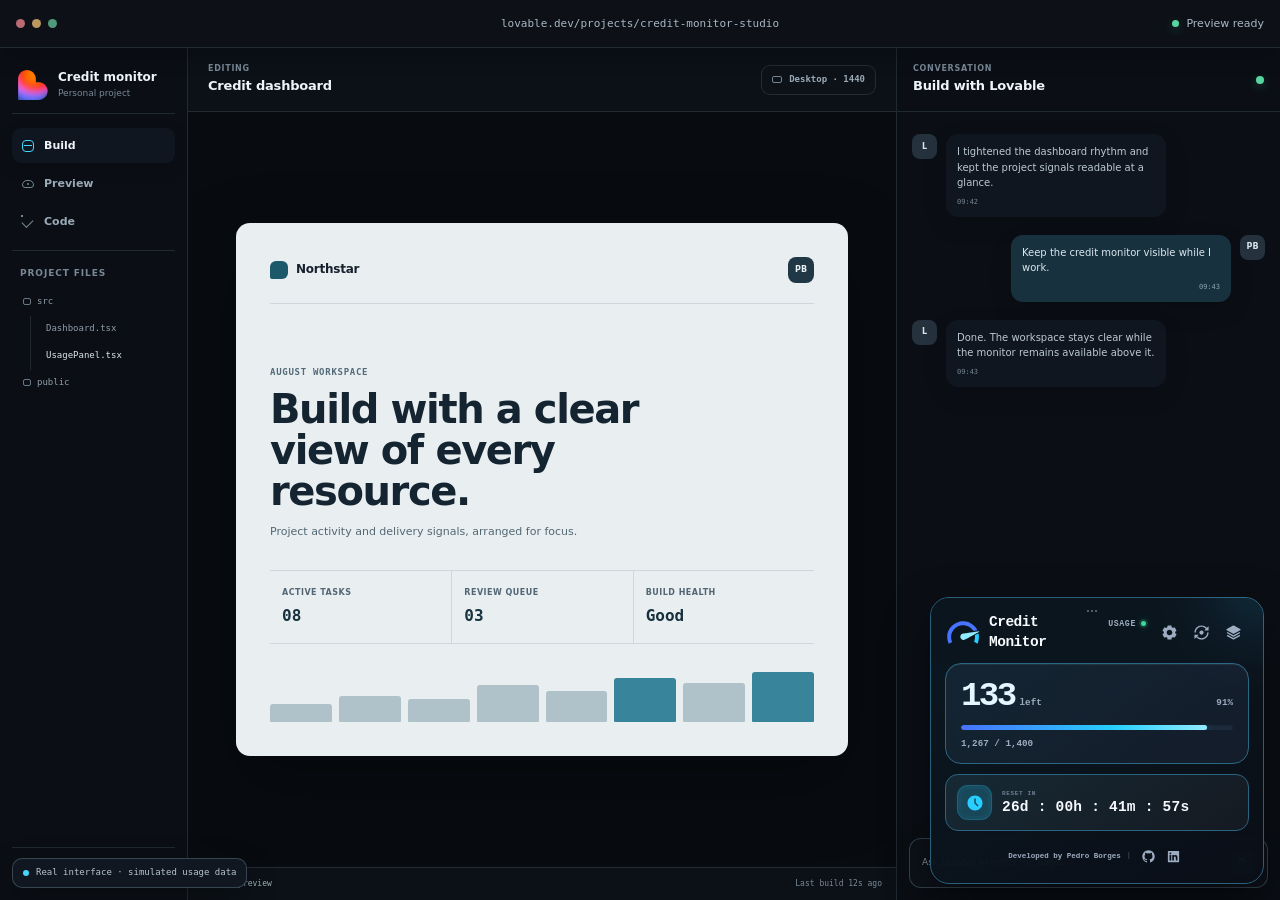
==== commit 41465999: "fix: harden demo workspace accessibility contracts" ====
--- a/docs/demo/index.html
+++ b/docs/demo/index.html
@@ -116,7 +116,7 @@
           <p>Conversation</p>
           <h2 id="conversation-title">Build with Lovable</h2>
         </div>
-        <span class="conversation-status" aria-label="Connected"></span>
+        <span class="conversation-status" aria-hidden="true"></span>
       </header>
 
       <div class="conversation-stream">
--- a/docs/demo/demo-workspace.css
+++ b/docs/demo/demo-workspace.css
@@ -7,7 +7,7 @@
   --workspace-line-strong: rgba(170, 206, 232, 0.25);
   --workspace-text: #eef4f8;
   --workspace-muted: #9baab7;
-  --workspace-faint: #6f7c89;
+  --workspace-faint: #788897;
   --workspace-cyan: #42d7ff;
   --workspace-green: #57d6a1;
   min-width: 320px;
@@ -512,7 +512,7 @@
 
 .demo-workspace .preview-metrics span {
   overflow: hidden;
-  color: #60737f;
+  color: #526673;
   font-size: 8px;
   font-weight: 660;
   letter-spacing: 0.06em;
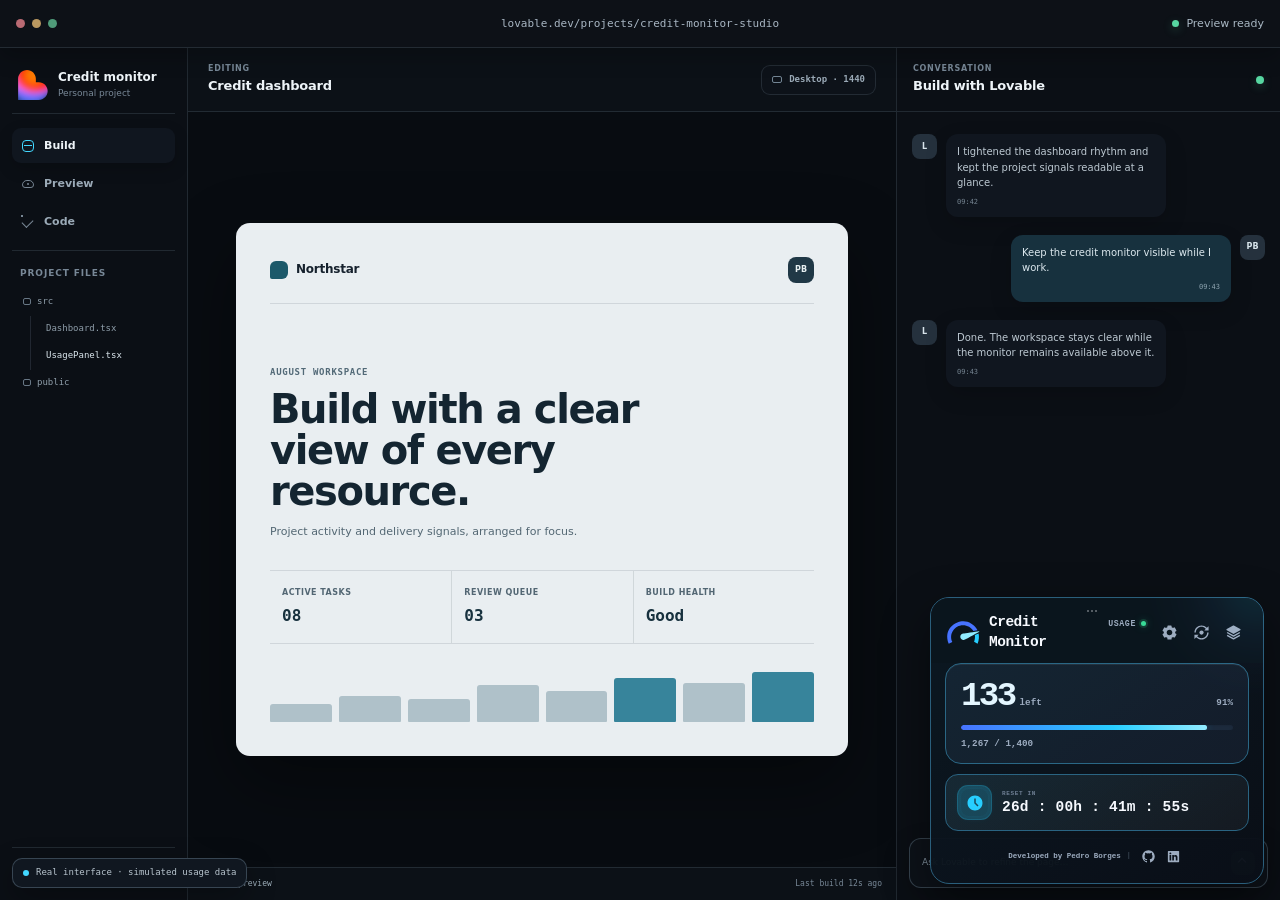
==== commit 25b10a10: "Ativa tour automatico na preview do hero" ====
--- a/docs/demo/index.html
+++ b/docs/demo/index.html
@@ -6,6 +6,7 @@
   <meta name="theme-color" content="#080b10" />
   <title>Credit Monitor · Runtime demo</title>
   <link rel="stylesheet" href="demo-workspace.css" />
+  <link rel="stylesheet" href="demo-tour.css" />
   <link rel="stylesheet" href="runtime/panel.css" />
   <script src="runtime/state.js" defer></script>
   <script src="runtime/collector.js" defer></script>
@@ -14,6 +15,7 @@
   <script src="runtime/sync.js" defer></script>
   <script src="demo-adapter.js" defer></script>
   <script src="runtime/content.js" defer></script>
+  <script src="demo-tour.js" defer></script>
 </head>
 <body class="demo-workspace">
   <!--
--- a/docs/demo/demo-tour.css
+++ b/docs/demo/demo-tour.css
@@ -0,0 +1,64 @@
+.demo-guide-cursor {
+  position: fixed;
+  z-index: 2147483646;
+  top: 0;
+  left: 0;
+  width: 28px;
+  height: 32px;
+  opacity: 0;
+  transform: translate3d(calc(100vw - 44px), calc(100vh - 48px), 0);
+  transition:
+    transform var(--demo-cursor-duration, 680ms) cubic-bezier(.16, 1, .3, 1),
+    opacity 180ms cubic-bezier(.2, .8, .2, 1);
+  pointer-events: none;
+  will-change: transform, opacity;
+}
+
+.demo-guide-cursor.is-visible {
+  opacity: 1;
+}
+
+.demo-guide-cursor svg {
+  width: 28px;
+  height: 32px;
+  overflow: visible;
+  filter: drop-shadow(0 4px 9px rgba(0, 0, 0, .48));
+}
+
+.demo-guide-cursor path {
+  fill: #f4f9fc;
+  stroke: #061019;
+  stroke-width: 1.8;
+  stroke-linejoin: round;
+}
+
+.demo-guide-cursor::after {
+  content: "";
+  position: absolute;
+  top: -7px;
+  left: -7px;
+  width: 18px;
+  height: 18px;
+  border: 1px solid rgba(66, 215, 255, .82);
+  border-radius: 50%;
+  opacity: 0;
+  transform: scale(.45);
+}
+
+.demo-guide-cursor.is-clicking::after {
+  animation: demo-guide-click 340ms cubic-bezier(.2, .8, .2, 1);
+}
+
+@keyframes demo-guide-click {
+  0% { opacity: 0; transform: scale(.45); }
+  35% { opacity: 1; }
+  100% { opacity: 0; transform: scale(1.45); }
+}
+
+@media (prefers-reduced-motion: reduce) {
+  .demo-guide-cursor {
+    display: none !important;
+    animation: none !important;
+    transition: none !important;
+  }
+}
